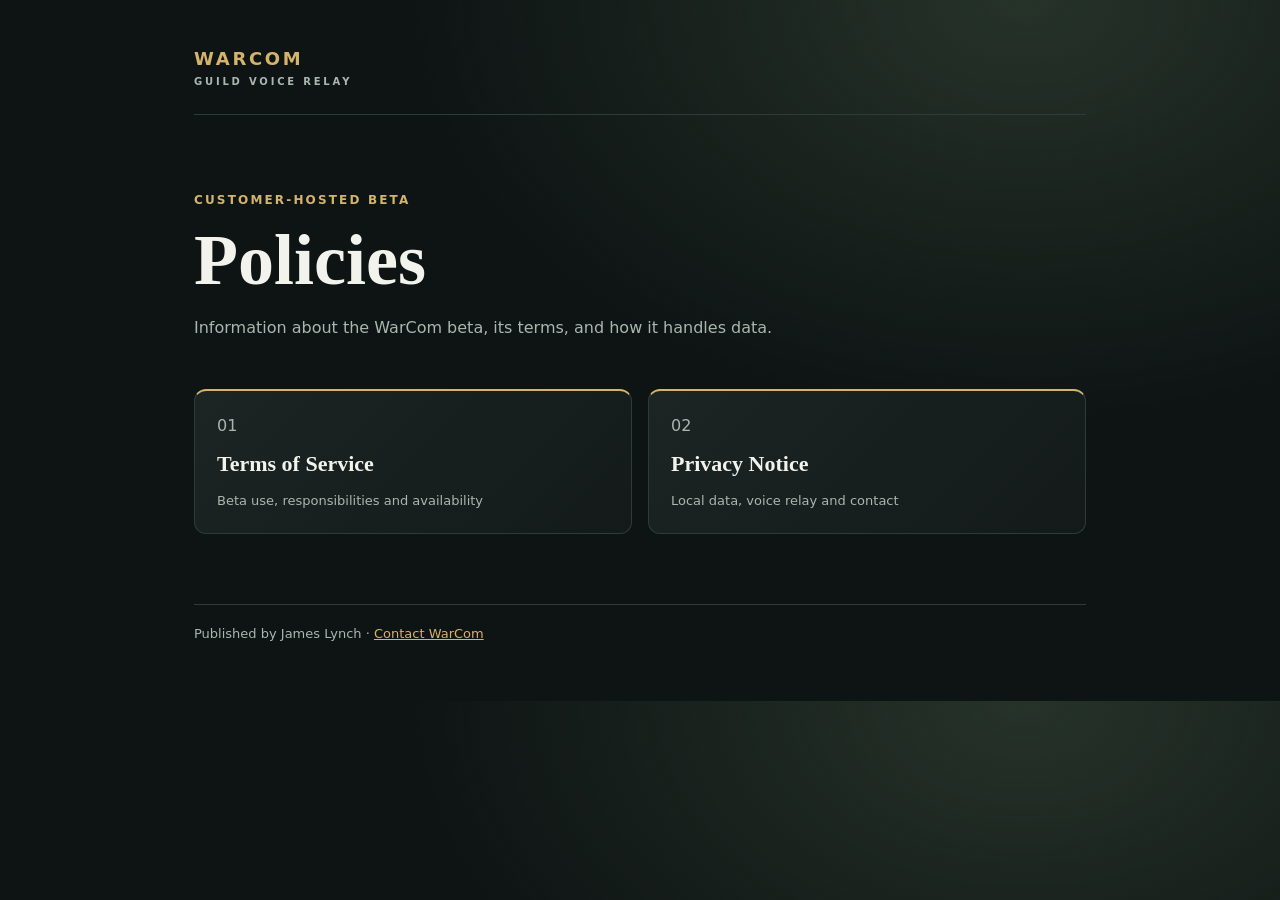
==== index.html @ 4b8bfd40 "Publish WarCom legal policies Initial publication of the Terms of Service and Privacy Notice." ====
<!doctype html>
<html lang="en-GB">
<head>
  <meta charset="utf-8">
  <meta name="viewport" content="width=device-width, initial-scale=1">
  <meta name="description" content="WarCom Guild Voice Relay policies and contact details.">
  <title>WarCom policies</title>
  <link rel="stylesheet" href="/style.css">
</head>
<body>
  <main class="shell">
    <header><a class="brand" href="/">WARCOM <span>GUILD VOICE RELAY</span></a></header>
    <section class="intro">
      <p class="eyebrow">CUSTOMER-HOSTED BETA</p>
      <h1>Policies</h1>
      <p>Information about the WarCom beta, its terms, and how it handles data.</p>
    </section>
    <nav class="cards" aria-label="Policies">
      <a href="/terms.html"><span>01</span><strong>Terms of Service</strong><small>Beta use, responsibilities and availability</small></a>
      <a href="/privacy.html"><span>02</span><strong>Privacy Notice</strong><small>Local data, voice relay and contact</small></a>
    </nav>
    <footer>Published by James Lynch · <a href="mailto:jamesalynch@live.ca">Contact WarCom</a></footer>
  </main>
</body>
</html>
---- style.css ----
:root{color-scheme:dark;--bg:#0e1414;--panel:#151d1d;--line:#2d3c39;--gold:#d4b36d;--muted:#aab6ae;--text:#f2f3ec}*{box-sizing:border-box}body{margin:0;background:radial-gradient(ellipse at 80% 0%,#263329 0,transparent 42%),var(--bg);color:var(--text);font:16px/1.65 system-ui,-apple-system,BlinkMacSystemFont,"Segoe UI",sans-serif}.shell{max-width:940px;margin:auto;padding:32px 24px 56px}header{border-bottom:1px solid var(--line);padding:12px 0 24px}.brand{color:var(--gold);font-size:18px;font-weight:800;letter-spacing:.15em;text-decoration:none}.brand span{display:block;color:var(--muted);font-size:10px;letter-spacing:.28em}.intro{padding:64px 0 32px}.eyebrow{color:var(--gold);font-size:12px;font-weight:700;letter-spacing:.18em}.intro h1{margin:.1em 0;font-family:Georgia,serif;font-size:clamp(44px,8vw,72px);line-height:1.05}.intro p:last-child{max-width:640px;color:var(--muted)}.cards{display:grid;grid-template-columns:repeat(auto-fit,minmax(260px,1fr));gap:16px}.cards a{display:flex;flex-direction:column;gap:7px;padding:22px;background:linear-gradient(135deg,#1b2523,#141a1a);border:1px solid var(--line);border-top:2px solid var(--gold);border-radius:12px;color:var(--text);text-decoration:none}.cards a:hover{border-color:var(--gold)}.cards span,.cards small{color:var(--muted)}.cards strong{font-family:Georgia,serif;font-size:22px}.cards small{font-size:13px}footer{margin-top:70px;border-top:1px solid var(--line);padding-top:18px;color:var(--muted);font-size:13px}a{color:var(--gold)}.policy{max-width:820px;margin:42px auto 0}.policy h1{font:700 clamp(38px,7vw,58px)/1.1 Georgia,serif}.policy h2{margin:2em 0 .4em;color:var(--gold);font:600 24px/1.2 Georgia,serif}.policy p,.policy li{color:#d9dfd8}.policy .date{color:var(--muted)}.notice{padding:14px 16px;border-left:3px solid var(--gold);background:#1b2523}.back{font-size:13px;text-decoration:none}@media(max-width:600px){.shell{padding:20px 16px 36px}.intro{padding-top:42px}}
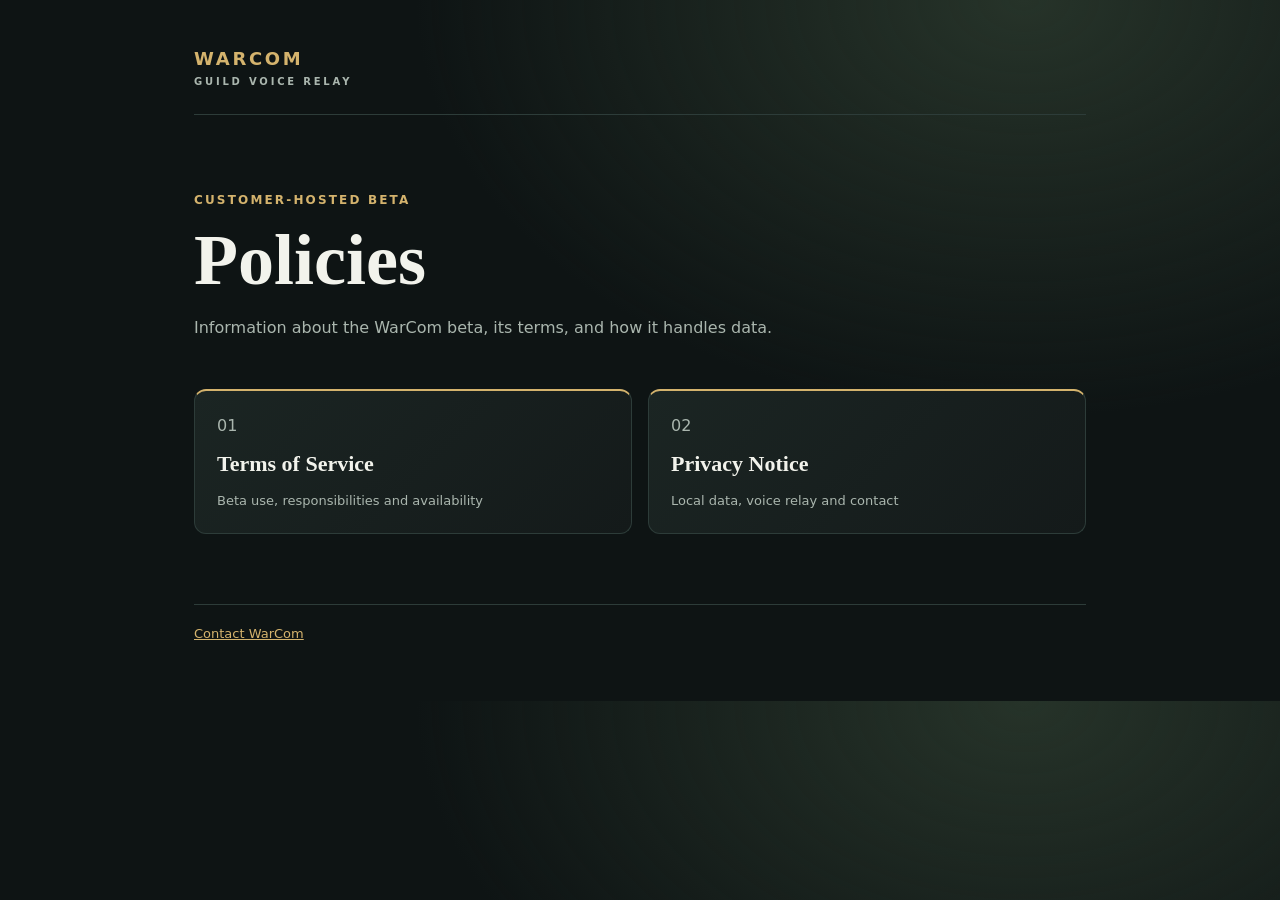
==== commit 4b514d60: "Discourage indexing of policy landing page" ====
--- a/index.html
+++ b/index.html
@@ -1,25 +1 @@
-<!doctype html>
-<html lang="en-GB">
-<head>
-  <meta charset="utf-8">
-  <meta name="viewport" content="width=device-width, initial-scale=1">
-  <meta name="description" content="WarCom Guild Voice Relay policies and contact details.">
-  <title>WarCom policies</title>
-  <link rel="stylesheet" href="/style.css">
-</head>
-<body>
-  <main class="shell">
-    <header><a class="brand" href="/">WARCOM <span>GUILD VOICE RELAY</span></a></header>
-    <section class="intro">
-      <p class="eyebrow">CUSTOMER-HOSTED BETA</p>
-      <h1>Policies</h1>
-      <p>Information about the WarCom beta, its terms, and how it handles data.</p>
-    </section>
-    <nav class="cards" aria-label="Policies">
-      <a href="/terms.html"><span>01</span><strong>Terms of Service</strong><small>Beta use, responsibilities and availability</small></a>
-      <a href="/privacy.html"><span>02</span><strong>Privacy Notice</strong><small>Local data, voice relay and contact</small></a>
-    </nav>
-    <footer>Published by James Lynch · <a href="mailto:jamesalynch@live.ca">Contact WarCom</a></footer>
-  </main>
-</body>
-</html>
+<!doctype html><html lang="en-GB"><head>  <meta charset="utf-8">  <meta name="viewport" content="width=device-width, initial-scale=1">  <meta name="description" content="WarCom Guild Voice Relay policies and contact details.">  <meta name="robots" content="noindex, follow"><title>WarCom policies</title>  <link rel="stylesheet" href="style.css"></head><body>  <main class="shell">    <header><a class="brand" href="index.html">WARCOM <span>GUILD VOICE RELAY</span></a></header>    <section class="intro">      <p class="eyebrow">CUSTOMER-HOSTED BETA</p>      <h1>Policies</h1>      <p>Information about the WarCom beta, its terms, and how it handles data.</p>    </section>    <nav class="cards" aria-label="Policies">      <a href="terms.html"><span>01</span><strong>Terms of Service</strong><small>Beta use, responsibilities and availability</small></a>      <a href="privacy.html"><span>02</span><strong>Privacy Notice</strong><small>Local data, voice relay and contact</small></a>    </nav>    <footer><a href="mailto:jamesalynch@live.ca">Contact WarCom</a></footer>  </main></body></html>
--- a/style.css
+++ b/style.css
@@ -1 +1 @@
-:root{color-scheme:dark;--bg:#0e1414;--panel:#151d1d;--line:#2d3c39;--gold:#d4b36d;--muted:#aab6ae;--text:#f2f3ec}*{box-sizing:border-box}body{margin:0;background:radial-gradient(ellipse at 80% 0%,#263329 0,transparent 42%),var(--bg);color:var(--text);font:16px/1.65 system-ui,-apple-system,BlinkMacSystemFont,"Segoe UI",sans-serif}.shell{max-width:940px;margin:auto;padding:32px 24px 56px}header{border-bottom:1px solid var(--line);padding:12px 0 24px}.brand{color:var(--gold);font-size:18px;font-weight:800;letter-spacing:.15em;text-decoration:none}.brand span{display:block;color:var(--muted);font-size:10px;letter-spacing:.28em}.intro{padding:64px 0 32px}.eyebrow{color:var(--gold);font-size:12px;font-weight:700;letter-spacing:.18em}.intro h1{margin:.1em 0;font-family:Georgia,serif;font-size:clamp(44px,8vw,72px);line-height:1.05}.intro p:last-child{max-width:640px;color:var(--muted)}.cards{display:grid;grid-template-columns:repeat(auto-fit,minmax(260px,1fr));gap:16px}.cards a{display:flex;flex-direction:column;gap:7px;padding:22px;background:linear-gradient(135deg,#1b2523,#141a1a);border:1px solid var(--line);border-top:2px solid var(--gold);border-radius:12px;color:var(--text);text-decoration:none}.cards a:hover{border-color:var(--gold)}.cards span,.cards small{color:var(--muted)}.cards strong{font-family:Georgia,serif;font-size:22px}.cards small{font-size:13px}footer{margin-top:70px;border-top:1px solid var(--line);padding-top:18px;color:var(--muted);font-size:13px}a{color:var(--gold)}.policy{max-width:820px;margin:42px auto 0}.policy h1{font:700 clamp(38px,7vw,58px)/1.1 Georgia,serif}.policy h2{margin:2em 0 .4em;color:var(--gold);font:600 24px/1.2 Georgia,serif}.policy p,.policy li{color:#d9dfd8}.policy .date{color:var(--muted)}.notice{padding:14px 16px;border-left:3px solid var(--gold);background:#1b2523}.back{font-size:13px;text-decoration:none}@media(max-width:600px){.shell{padding:20px 16px 36px}.intro{padding-top:42px}}
+:root{color-scheme:dark;--bg:#0e1414;--panel:#151d1d;--line:#2d3c39;--gold:#d4b36d;--muted:#aab6ae;--text:#f2f3ec}*{box-sizing:border-box}body{margin:0;background:radial-gradient(ellipse at 80% 0%,#263329 0,transparent 42%),var(--bg);color:var(--text);font:16px/1.65 system-ui,-apple-system,BlinkMacSystemFont,"Segoe UI",sans-serif}.shell{max-width:940px;margin:auto;padding:32px 24px 56px}header{border-bottom:1px solid var(--line);padding:12px 0 24px}.brand{color:var(--gold);font-size:18px;font-weight:800;letter-spacing:.15em;text-decoration:none}.brand span{display:block;color:var(--muted);font-size:10px;letter-spacing:.28em}.intro{padding:64px 0 32px}.eyebrow{color:var(--gold);font-size:12px;font-weight:700;letter-spacing:.18em}.intro h1{margin:.1em 0;font-family:Georgia,serif;font-size:clamp(44px,8vw,72px);line-height:1.05}.intro p:last-child{max-width:640px;color:var(--muted)}.cards{display:grid;grid-template-columns:repeat(auto-fit,minmax(260px,1fr));gap:16px}.cards a{display:flex;flex-direction:column;gap:7px;padding:22px;background:linear-gradient(135deg,#1b2523,#141a1a);border:1px solid var(--line);border-top:2px solid var(--gold);border-radius:12px;color:var(--text);text-decoration:none}.cards a:hover{border-color:var(--gold)}.cards span,.cards small{color:var(--muted)}.cards strong{font-family:Georgia,serif;font-size:22px}.cards small{font-size:13px}footer{margin-top:70px;border-top:1px solid var(--line);padding-top:18px;color:var(--muted);font-size:13px}a{color:var(--gold)}.policy{max-width:820px;margin:42px auto 0}.policy h1{font:700 clamp(38px,7vw,58px)/1.1 Georgia,serif}.policy h2{margin:2em 0 .4em;color:var(--gold);font:600 24px/1.2 Georgia,serif}.policy p,.policy li{color:#d9dfd8}.policy .date{color:var(--muted)}.policy .legal-contact{font-size:14px;color:var(--muted)}.notice{padding:14px 16px;border-left:3px solid var(--gold);background:#1b2523}.back{font-size:13px;text-decoration:none}@media(max-width:600px){.shell{padding:20px 16px 36px}.intro{padding-top:42px}}
